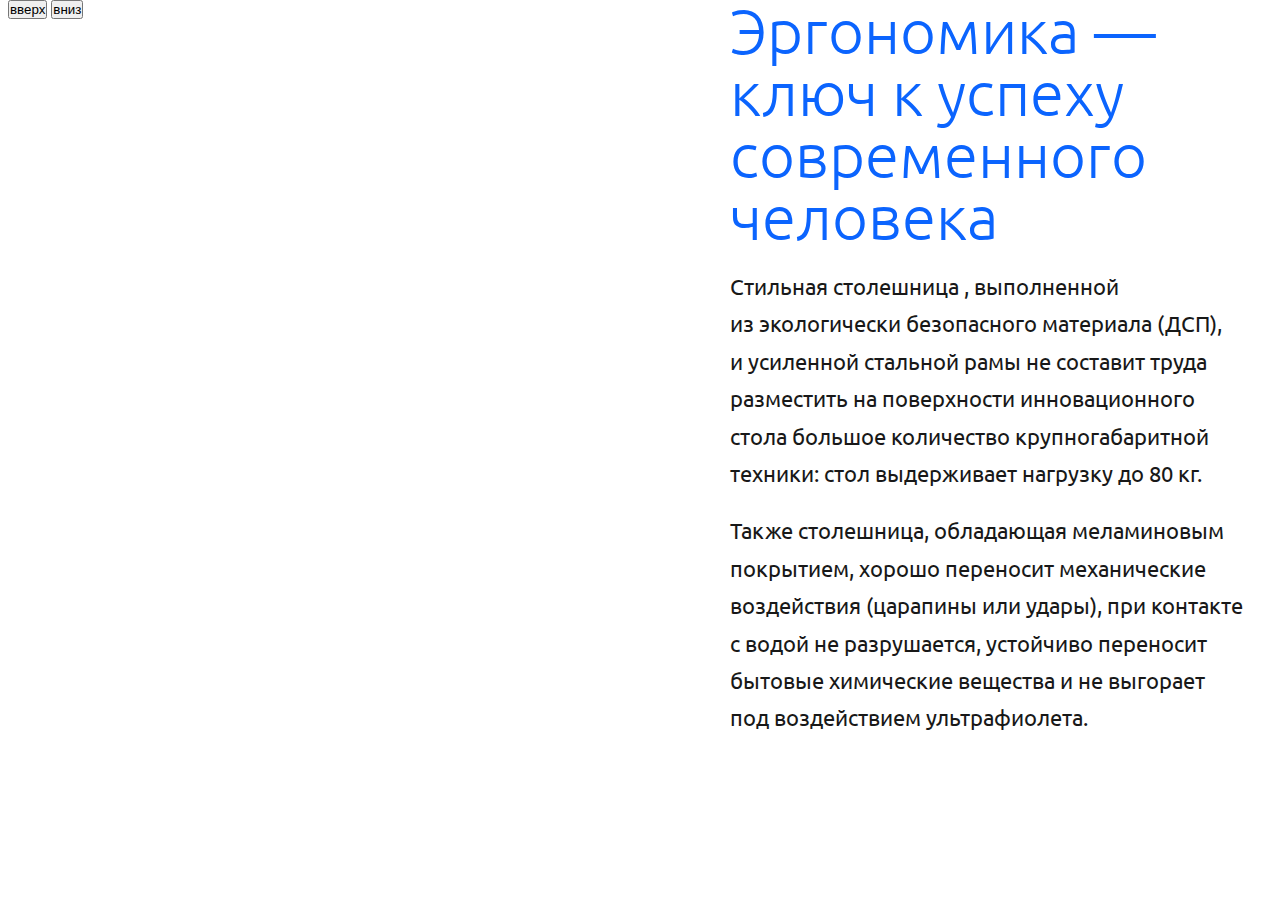
==== task-1/index.html @ 211b2394 "first commit" ====
<!DOCTYPE html>
<html lang="en">
  <head>
    <meta charset="UTF-8" />
    <meta http-equiv="X-UA-Compatible" content="IE=edge" />
    <meta name="viewport" content="width=device-width, initial-scale=1.0" />
    <link
      href="https://fonts.googleapis.com/css2?family=Ubuntu:wght@300&display=swap"
      rel="stylesheet"
    />
    <link rel="stylesheet" href="style/style.css" />
    <title>Document</title>
  </head>
  <body>
    <main>
      <div class="container">
        <div class="main__left">
          <img src="" alt="" />
          <img src="" alt="" />

          <button class="btn">вверх</button>
          <button class="btn">вниз</button>
        </div>
        <div class="main__right">
          <div class="text__container">
            <h1>Эргономика — ключ к успеху современного человека</h1>
            <p>
              Cтильная столешница , выполненной из экологически безопасного
              материала (ДСП), и усиленной стальной рамы не составит труда
              разместить на поверхности инновационного стола большое количество
              крупногабаритной техники: стол выдерживает нагрузку до 80 кг.
            </p>
            <p>
              Также столешница, обладающая меламиновым покрытием, хорошо
              переносит механические воздействия (царапины или удары),
              при контакте с водой не разрушается, устойчиво переносит бытовые
              химические вещества и не выгорает под воздействием ультрафиолета.
            </p>
          </div>
        </div>
      </div>
    </main>
  </body>
</html>
---- task-1/style/style.css ----
* {
  margin: 0;
  padding: 0;
  box-sizing: border-box;
}

.container {
  width: 1460px;
  margin: 0 auto;
  display: flex;
}

.main__right {
  font-family: "Ubuntu";
  font-size: 22px;
  flex: 50%;
}
.main__right h1 {
  color: #0b64fe;
  font-weight: 300;
  font-size: 62px;
  line-height: 100%;
  margin-bottom: 20px;
}

.main__right p {
  margin-bottom: 20px;
  line-height: 170%;
  color: #181818;
}

.main__left {
  flex: 50%;
}

.text__container {
  width: 514px;
}
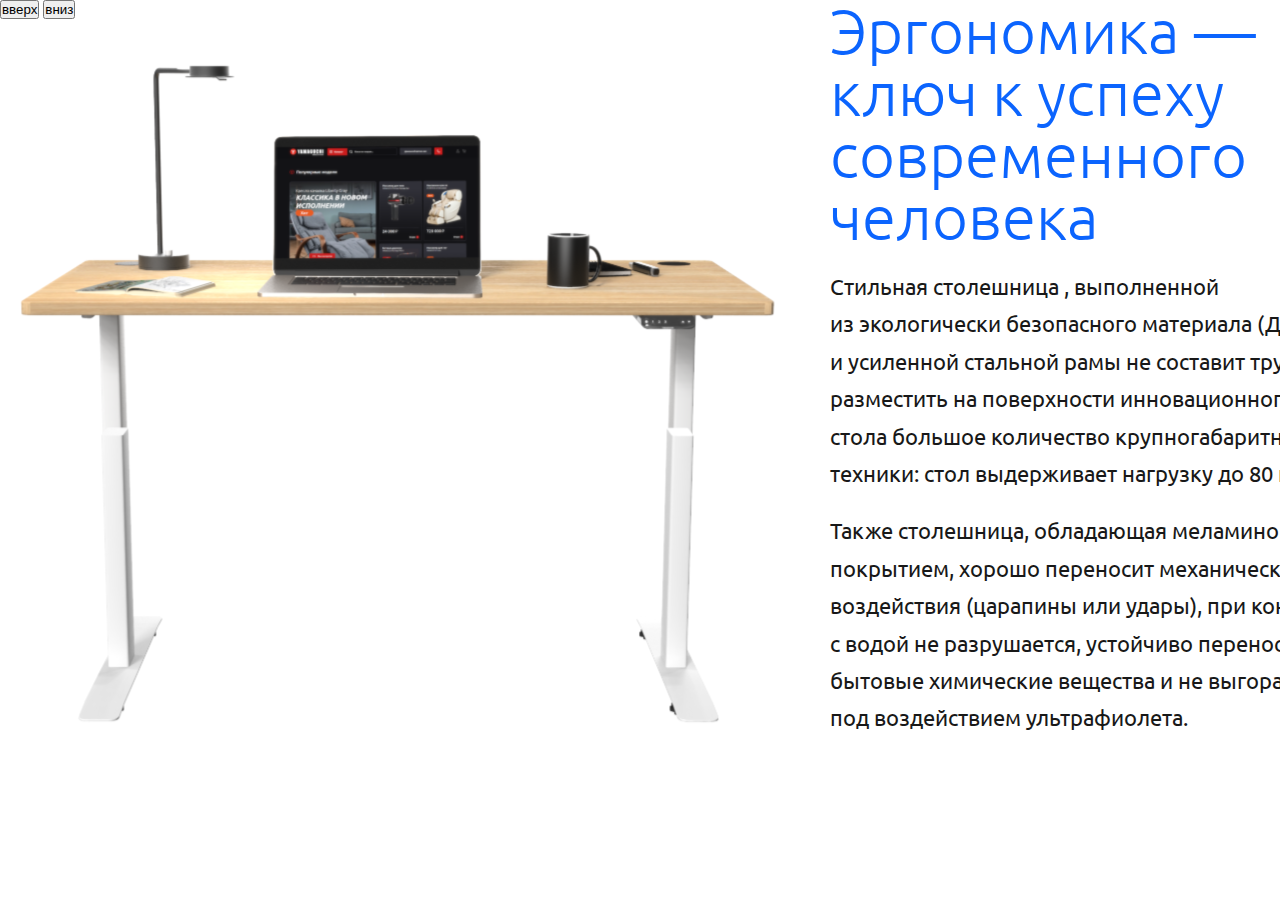
==== commit 1c8d3934: "img updated" ====
--- a/task-1/index.html
+++ b/task-1/index.html
@@ -15,8 +15,8 @@
     <main>
       <div class="container">
         <div class="main__left">
-          <img src="" alt="" />
-          <img src="" alt="" />
+          <img class="bimg" src="imgs/table2.svg" alt="" />
+          <img class="timg" src="imgs/table1.svg" alt="" />
 
           <button class="btn">вверх</button>
           <button class="btn">вниз</button>
--- a/task-1/style/style.css
+++ b/task-1/style/style.css
@@ -12,9 +12,11 @@
 
 .main__right {
   font-family: "Ubuntu";
+  padding-left: 100px;
   font-size: 22px;
   flex: 50%;
 }
+
 .main__right h1 {
   color: #0b64fe;
   font-weight: 300;
@@ -36,3 +38,11 @@
 .text__container {
   width: 514px;
 }
+
+.bimg,
+.timg {
+  width: 1300px;
+  position: absolute;
+  top: -60px;
+  left: -250px;
+}
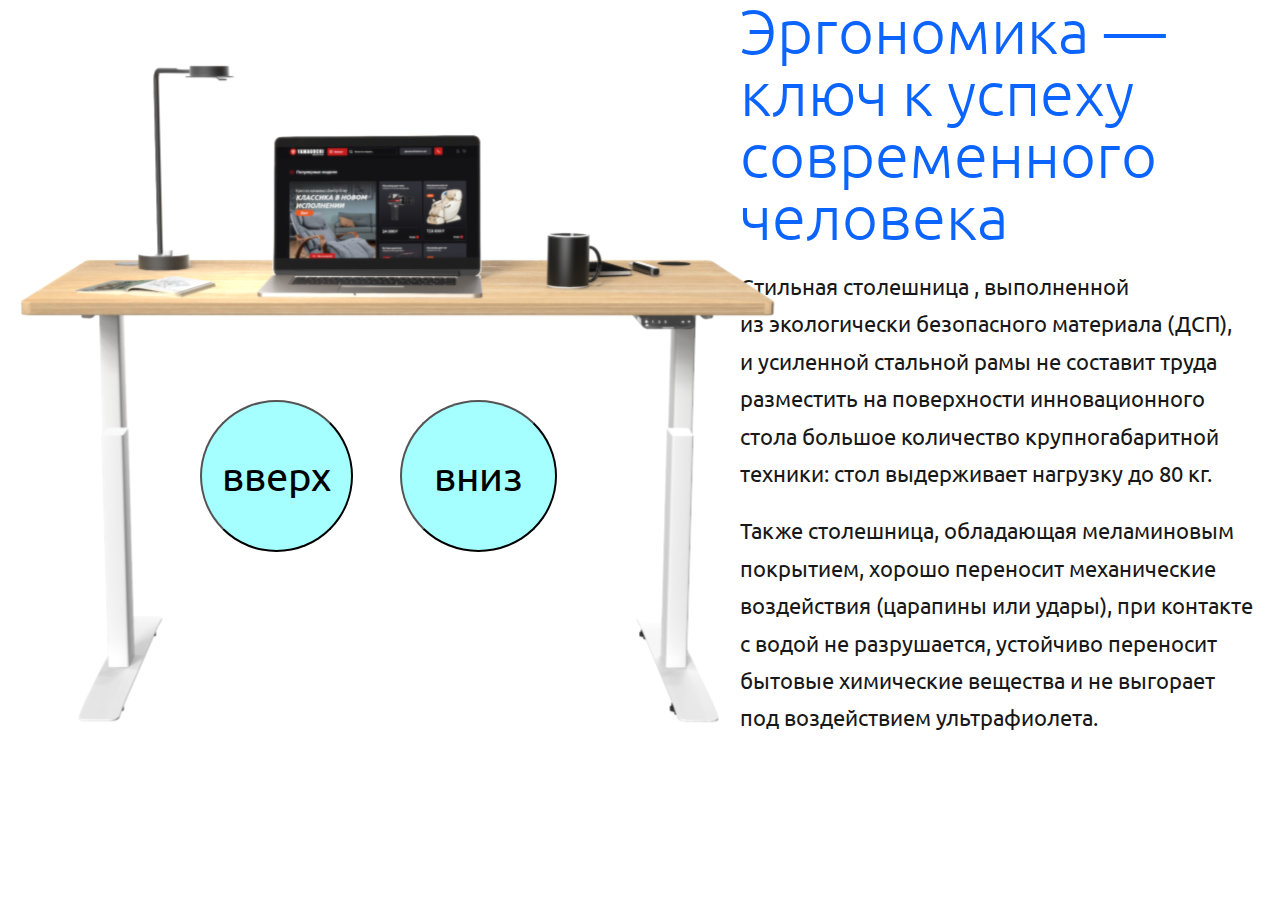
==== commit b9448707: "mobile" ====
--- a/task-1/index.html
+++ b/task-1/index.html
@@ -5,7 +5,7 @@
     <meta http-equiv="X-UA-Compatible" content="IE=edge" />
     <meta name="viewport" content="width=device-width, initial-scale=1.0" />
     <link
-      href="https://fonts.googleapis.com/css2?family=Ubuntu:wght@300&display=swap"
+      href="https://fonts.googleapis.com/css2?family=Bebas+Neue&family=Ubuntu:wght@300;700&display=swap"
       rel="stylesheet"
     />
     <link rel="stylesheet" href="style/style.css" />
--- a/task-1/style/style.css
+++ b/task-1/style/style.css
@@ -5,7 +5,7 @@
 }
 
 .container {
-  width: 1460px;
+  max-width: 1460px;
   margin: 0 auto;
   display: flex;
 }
@@ -36,7 +36,7 @@
 }
 
 .text__container {
-  width: 514px;
+  max-width: 514px;
 }
 
 .bimg,
@@ -46,3 +46,64 @@
   top: -60px;
   left: -250px;
 }
+.btn {
+  font-family: "Ubuntu";
+  position: absolute;
+  top: 400px;
+  font-size: 40px;
+  border-radius: 50%;
+  background-color: #a6ffff;
+}
+
+.btn:first-of-type {
+  padding: 50px 20px;
+  left: 200px;
+}
+
+.btn:last-of-type {
+  padding: 50px 32px;
+  left: 400px;
+}
+
+@media (max-width: 400px) {
+  .container {
+    display: block;
+  }
+  .main__right {
+    padding: 12px;
+  }
+  .main__right h1 {
+    font-size: 38px;
+    font-weight: 700;
+  }
+
+  .main__right p {
+    font-size: 16px;
+  }
+
+  .main__right p:first-of-type {
+    padding-bottom: 520px;
+  }
+
+  .bimg,
+  .timg {
+    width: 800px;
+    position: absolute;
+    top: 590px;
+    left: -140px;
+  }
+
+  .btn {
+    top: 800px;
+  }
+
+  .btn:first-of-type {
+    padding: 50px 20px;
+    left: 200px;
+  }
+
+  .btn:last-of-type {
+    padding: 50px 32px;
+    left: 400px;
+  }
+}
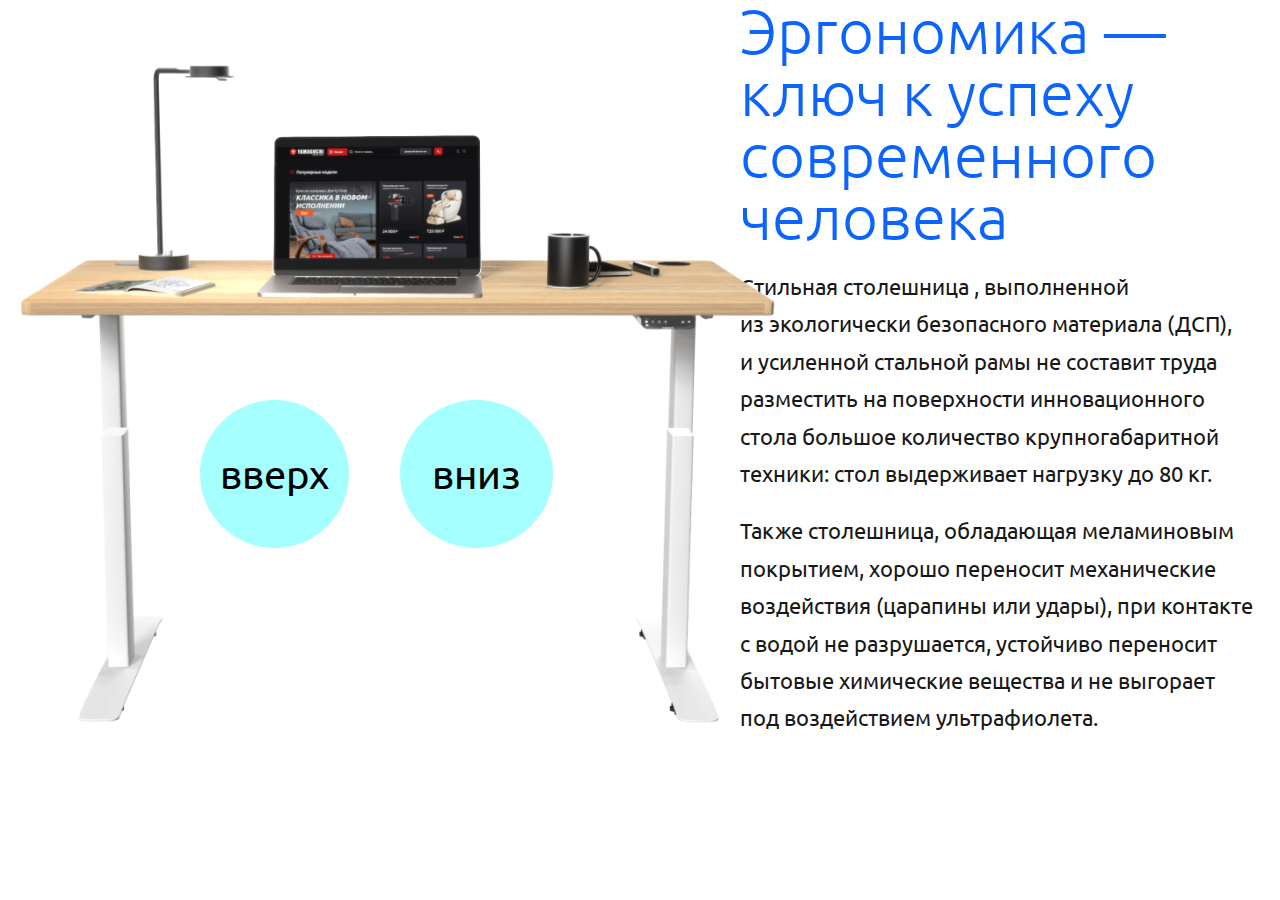
==== commit 11a013b7: "img fix" ====
--- a/task-1/index.html
+++ b/task-1/index.html
@@ -15,8 +15,8 @@
     <main>
       <div class="container">
         <div class="main__left">
-          <img class="bimg" src="imgs/table2.svg" alt="" />
-          <img class="timg" src="imgs/table1.svg" alt="" />
+          <img class="bimg" src="imgs/img2.png" alt="" />
+          <img class="timg" src="imgs/img1.png" alt="" />
 
           <button class="btn">вверх</button>
           <button class="btn">вниз</button>
--- a/task-1/style/style.css
+++ b/task-1/style/style.css
@@ -49,6 +49,7 @@
 .btn {
   font-family: "Ubuntu";
   position: absolute;
+  border: none;
   top: 400px;
   font-size: 40px;
   border-radius: 50%;
@@ -82,28 +83,29 @@
   }
 
   .main__right p:first-of-type {
-    padding-bottom: 520px;
+    padding-bottom: 320px;
   }
 
   .bimg,
   .timg {
-    width: 800px;
+    width: 500px;
     position: absolute;
-    top: 590px;
-    left: -140px;
+    top: 420px;
+    left: -90px;
   }
 
   .btn {
-    top: 800px;
+    top: 600px;
+    font-size: 12px;
   }
 
   .btn:first-of-type {
-    padding: 50px 20px;
-    left: 200px;
+    padding: 22px 12px;
+    left: 100px;
   }
 
   .btn:last-of-type {
-    padding: 50px 32px;
-    left: 400px;
+    padding: 22px 16px;
+    left: 170px;
   }
 }
